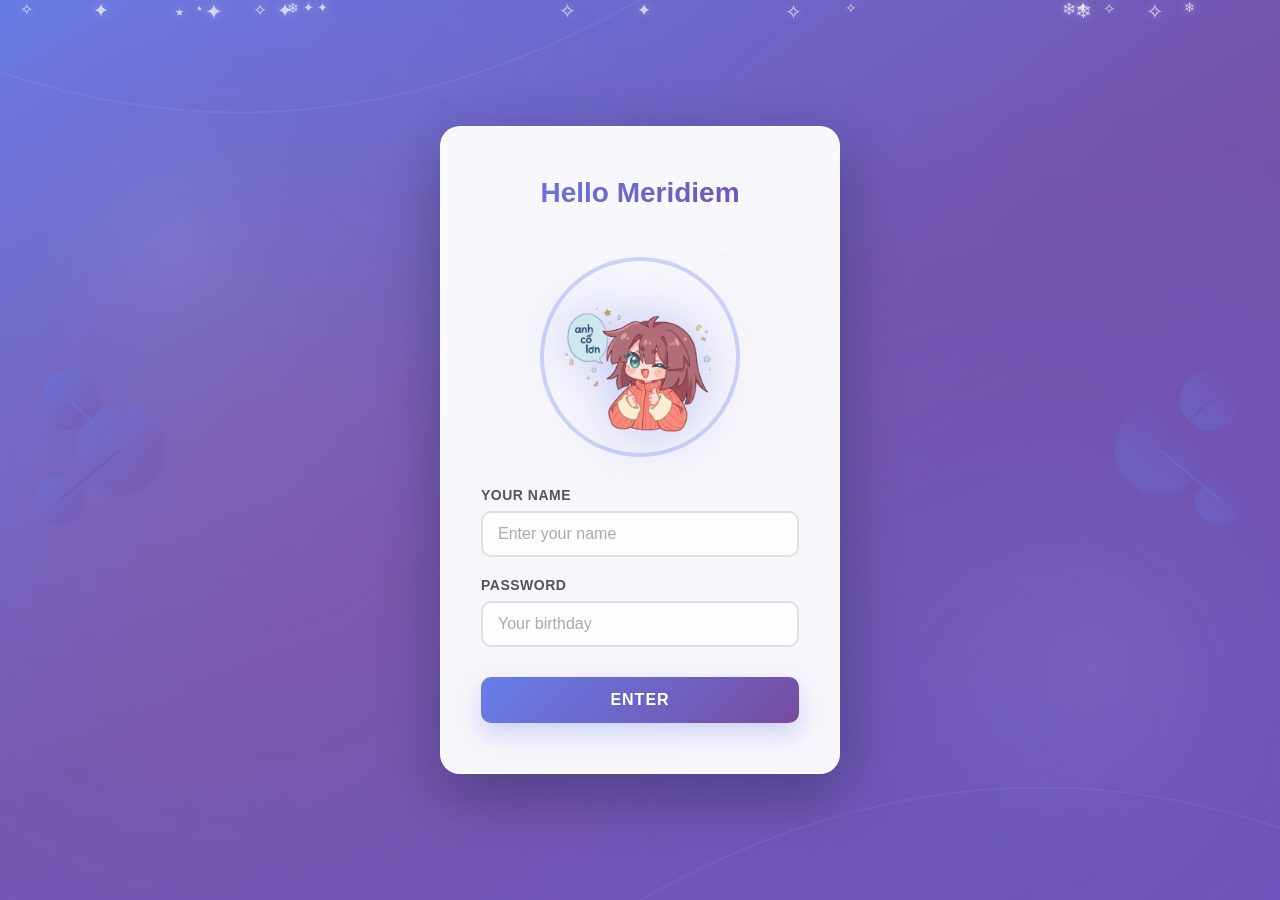
==== index.html @ 28d82a47 "Upload web to check first" ====
<!doctype html>
<html lang="en">
  <head>
    <meta charset="UTF-8" />
    <meta name="viewport" content="width=device-width, initial-scale=1.0" />
    <meta name="theme-color" content="#667eea" />
    <meta name="description" content="A romantic experience just for you" />
    <title>💖 Welcome</title>
    <link rel="stylesheet" href="style.css" />
  </head>
  <body>
    <!-- Background -->
    <div class="login-bg"></div>

    <!-- Side Images -->
    <div class="side-image side-left">
      <img src="assets/login/left.svg" alt="Left Decoration" />
    </div>
    <div class="side-image side-right">
      <img src="assets/login/right.svg" alt="Right Decoration" />
    </div>

    <!-- Snowflake Container -->
    <div class="snowflakes"></div>

    <!-- Main Login Container -->
    <div class="login-container">
      <div class="login-card">
        <div class="animated-title">
          <h1>Hello Meridiem</h1>
        </div>
        <div class="logo">
          <img src="assets/login/login.png" alt="Avatar Logo" />
        </div>
        <form id="loginForm" onsubmit="handleLogin(event)">
          <div class="form-group">
            <label for="username">Your Name</label>
            <input
              type="text"
              id="username"
              name="username"
              placeholder="Enter your name"
              autocomplete="off"
              required
            />
          </div>
          <div class="form-group">
            <label for="password">Password </label>
            <input
              type="password"
              id="password"
              name="password"
              placeholder="Your birthday"
              autocomplete="off"
              required
            />
          </div>
          <button type="submit" class="btn-login" id="loginBtn">Enter</button>
        </form>
        <p class="error-message" id="errorMessage"></p>
      </div>
    </div>

    <script src="script.js"></script>
  </body>
</html>
---- style.css ----
* {
  margin: 0;
  padding: 0;
  box-sizing: border-box;
}

body {
  font-family: "Segoe UI", Tahoma, Geneva, Verdana, sans-serif;
  min-height: 100vh;
  display: flex;
  justify-content: center;
  align-items: center;
  transition: all 0.3s ease;
  position: relative;
  overflow-x: hidden;
}

/* Background Image */
.login-bg {
  position: fixed;
  top: 0;
  left: 0;
  width: 100%;
  height: 100%;
  background: url("assets/login/bg.svg") center / cover no-repeat;
  background-attachment: fixed;
  z-index: -2;
}

/* Dark Overlay for Readability */
.login-bg::after {
  content: "";
  position: absolute;
  top: 0;
  left: 0;
  width: 100%;
  height: 100%;
  background: linear-gradient(
    135deg,
    rgba(102, 126, 234, 0.4) 0%,
    rgba(118, 75, 162, 0.4) 100%
  );
  z-index: -1;
}

/* Side Images */
.side-image {
  position: fixed;
  width: 200px;
  height: 200px;
  z-index: 0;
  opacity: 0.8;
  pointer-events: none;
}

.side-image img {
  width: 100%;
  height: 100%;
  object-fit: contain;
}

.side-left {
  left: 20px;
  top: 50%;
  transform: translateY(-50%);
  animation: floatLeft 4s ease-in-out infinite;
}

.side-right {
  right: 20px;
  top: 50%;
  transform: translateY(-50%);
  animation: floatRight 4s ease-in-out infinite;
}

@keyframes floatLeft {
  0%,
  100% {
    transform: translateY(-50%) translateX(0);
  }
  50% {
    transform: translateY(-50%) translateX(-15px);
  }
}

@keyframes floatRight {
  0%,
  100% {
    transform: translateY(-50%) translateX(0);
  }
  50% {
    transform: translateY(-50%) translateX(15px);
  }
}

/* Snowflakes */
.snowflakes {
  position: fixed;
  top: 0;
  left: 0;
  width: 100%;
  height: 100%;
  pointer-events: none;
  z-index: 1;
}

.snowflake {
  position: absolute;
  color: white;
  font-size: 1em;
  opacity: 0.7;
  animation: fall linear infinite;
  text-shadow: 0 0 10px rgba(255, 255, 255, 0.5);
}

@keyframes fall {
  to {
    transform: translateY(100vh) rotateZ(360deg);
  }
}

/* Animated Title */
.animated-title {
  height: 60px;
  margin-bottom: 20px;
  overflow: hidden;
}

.animated-title h1 {
  font-size: 28px;
  text-align: center;
  color: #333;
  font-weight: 700;
  animation: slideTitle 5s ease-in-out infinite;
  white-space: nowrap;
  background: linear-gradient(135deg, #667eea 0%, #764ba2 100%);
  -webkit-background-clip: text;
  -webkit-text-fill-color: transparent;
  background-clip: text;
  margin: 0;
}

@keyframes slideTitle {
  0% {
    transform: translateX(100%);
    opacity: 0;
  }
  15% {
    transform: translateX(0);
    opacity: 1;
  }
  85% {
    transform: translateX(0);
    opacity: 1;
  }
  100% {
    transform: translateX(-100%);
    opacity: 0;
  }
}

/* Animated background particles */
body::before {
  content: "";
  position: fixed;
  top: 0;
  left: 0;
  width: 100%;
  height: 100%;
  background:
    radial-gradient(
      circle at 20% 50%,
      rgba(255, 107, 107, 0.1) 0%,
      transparent 50%
    ),
    radial-gradient(
      circle at 80% 80%,
      rgba(102, 126, 234, 0.1) 0%,
      transparent 50%
    );
  pointer-events: none;
  z-index: 0;
  animation: gradientShift 15s ease-in-out infinite;
}

@keyframes gradientShift {
  0%,
  100% {
    background:
      radial-gradient(
        circle at 20% 50%,
        rgba(255, 107, 107, 0.1) 0%,
        transparent 50%
      ),
      radial-gradient(
        circle at 80% 80%,
        rgba(102, 126, 234, 0.1) 0%,
        transparent 50%
      );
  }
  50% {
    background:
      radial-gradient(
        circle at 80% 50%,
        rgba(255, 107, 107, 0.15) 0%,
        transparent 50%
      ),
      radial-gradient(
        circle at 20% 80%,
        rgba(102, 126, 234, 0.15) 0%,
        transparent 50%
      );
  }
}

/* ==================== LOGIN PAGE ==================== */

.login-container {
  width: 100%;
  display: flex;
  justify-content: center;
  align-items: center;
  min-height: 100vh;
  padding: 20px;
  position: relative;
  z-index: 1;
}

.login-card {
  background: rgba(255, 255, 255, 0.95);
  border-radius: 20px;
  padding: 50px 40px;
  box-shadow:
    0 20px 60px rgba(0, 0, 0, 0.3),
    0 0 40px rgba(102, 126, 234, 0.2);
  max-width: 400px;
  width: 100%;
  animation: slideUp 0.6s ease-out;
  backdrop-filter: blur(10px);
  border: 1px solid rgba(255, 255, 255, 0.8);
}

@keyframes slideUp {
  from {
    opacity: 0;
    transform: translateY(30px);
  }
  to {
    opacity: 1;
    transform: translateY(0);
  }
}

.login-card .title {
  font-size: 60px;
  text-align: center;
  margin-bottom: 20px;
  animation: float 3s ease-in-out infinite;
}

.logo {
  text-align: center;
  margin-bottom: 30px;
}

.logo img {
  /* ===== ĐIỀU CHỈNH KÍCH THƯỚC TẠI ĐÂY ===== */
  /* Thay đổi giá trị width và height để tăng/giảm size logo */
  /* VD: width: 150px; height: 150px; */
  width: 200px;
  height: 200px;
  /* ======================================== */

  object-fit: cover;
  border-radius: 50%;
  border: 4px solid rgba(102, 126, 234, 0.3);
  animation: logoFloat 3s ease-in-out infinite;
  filter: drop-shadow(0 0 25px rgba(102, 126, 234, 0.4));
  transition:
    width 0.3s ease,
    height 0.3s ease,
    transform 0.3s ease;
  cursor: pointer;
  display: block;
  margin: 0 auto;
}

.logo img:hover {
  transform: scale(1.08);
}

@keyframes logoFloat {
  0%,
  100% {
    transform: translateY(0px);
  }
  50% {
    transform: translateY(-12px);
  }
}

@keyframes float {
  0%,
  100% {
    transform: translateY(0px);
  }
  50% {
    transform: translateY(-10px);
  }
}

.login-card h2 {
  text-align: center;
  color: #333;
  margin-bottom: 30px;
  font-size: 28px;
  background: linear-gradient(135deg, #667eea 0%, #764ba2 100%);
  -webkit-background-clip: text;
  -webkit-text-fill-color: transparent;
  background-clip: text;
}

.form-group {
  margin-bottom: 20px;
}

.form-group label {
  display: block;
  margin-bottom: 8px;
  color: #555;
  font-weight: 600;
  font-size: 14px;
  text-transform: uppercase;
  letter-spacing: 0.5px;
}

.form-group input {
  width: 100%;
  padding: 12px 15px;
  border: 2px solid #e0e0e0;
  border-radius: 10px;
  font-size: 16px;
  transition: all 0.3s ease;
  font-family: inherit;
  background: rgba(255, 255, 255, 0.8);
}

.form-group input:focus {
  outline: none;
  border-color: #667eea;
  box-shadow: 0 0 15px rgba(102, 126, 234, 0.4);
  background: white;
  transform: translateY(-2px);
}

.form-group input::placeholder {
  color: #aaa;
}

.btn-login {
  width: 100%;
  padding: 14px;
  background: linear-gradient(135deg, #667eea 0%, #764ba2 100%);
  color: white;
  border: none;
  border-radius: 10px;
  font-size: 16px;
  font-weight: 700;
  cursor: pointer;
  transition: all 0.3s ease;
  margin-top: 10px;
  text-transform: uppercase;
  letter-spacing: 1px;
  box-shadow: 0 10px 25px rgba(102, 126, 234, 0.3);
}

.btn-login:hover {
  transform: translateY(-3px);
  box-shadow: 0 15px 35px rgba(102, 126, 234, 0.5);
}

.btn-login:active {
  transform: translateY(-1px);
}

.btn-login:disabled {
  opacity: 0.7;
  cursor: not-allowed;
}

.error-message {
  color: #e74c3c;
  text-align: center;
  margin-top: 15px;
  font-size: 14px;
  min-height: 20px;
  animation: shake 0.5s ease-in-out;
  display: none;
}

@keyframes shake {
  0%,
  100% {
    transform: translateX(0);
  }
  25% {
    transform: translateX(-5px);
  }
  75% {
    transform: translateX(5px);
  }
}

/* ==================== LOADING STATE ==================== */

.loading-overlay {
  position: fixed;
  top: 0;
  left: 0;
  width: 100%;
  height: 100%;
  background: rgba(0, 0, 0, 0.8);
  display: flex;
  justify-content: center;
  align-items: center;
  z-index: 9999;
  opacity: 1;
  animation: fadeIn 0.3s ease-out;
  backdrop-filter: blur(5px);
}

.loading-overlay.hidden {
  opacity: 0;
  pointer-events: none;
  animation: fadeOut 0.3s ease-out;
}

@keyframes fadeIn {
  from {
    opacity: 0;
  }
  to {
    opacity: 1;
  }
}

@keyframes fadeOut {
  from {
    opacity: 1;
  }
  to {
    opacity: 0;
  }
}

.loading-content {
  text-align: center;
  color: white;
  position: relative;
  z-index: 10;
}

.spinner {
  width: 60px;
  height: 60px;
  border: 5px solid rgba(255, 255, 255, 0.3);
  border-top: 5px solid white;
  border-radius: 50%;
  animation: spin 1s linear infinite;
  margin: 0 auto 20px;
  box-shadow: 0 0 20px rgba(255, 255, 255, 0.5);
}

@keyframes spin {
  0% {
    transform: rotate(0deg);
  }
  100% {
    transform: rotate(360deg);
  }
}

.loading-content p {
  font-size: 18px;
  margin-top: 20px;
  font-weight: 600;
  animation: pulse 1.5s ease-in-out infinite;
  letter-spacing: 1px;
}

@keyframes pulse {
  0%,
  100% {
    opacity: 1;
  }
  50% {
    opacity: 0.5;
  }
}

.floating-heart {
  position: absolute;
  font-size: 32px;
  animation: floatUp 2s ease-in-out forwards;
  pointer-events: none;
  opacity: 1;
  filter: drop-shadow(0 0 10px rgba(255, 200, 200, 0.6));
}

@keyframes floatUp {
  0% {
    transform: translateY(0) translateX(0) scale(1) rotate(0deg);
    opacity: 1;
  }
  100% {
    transform: translateY(-200px) translateX(30px) scale(0.5) rotate(360deg);
    opacity: 0;
  }
}

/* ==================== VIDEO PAGE ==================== */

body.video-page {
  background: linear-gradient(135deg, #1a1a2e 0%, #16213e 100%);
}

body.video-page::before {
  background:
    radial-gradient(
      circle at 20% 50%,
      rgba(255, 107, 107, 0.05) 0%,
      transparent 50%
    ),
    radial-gradient(
      circle at 80% 80%,
      rgba(102, 126, 234, 0.05) 0%,
      transparent 50%
    );
}

.video-container {
  max-width: 900px;
  width: 100%;
  padding: 40px 20px;
  animation: slideUp 0.8s ease-out;
  position: relative;
  z-index: 1;
}

.video-wrapper {
  position: relative;
  width: 100%;
  aspect-ratio: 16 / 9;
  border-radius: 15px;
  overflow: hidden;
  box-shadow:
    0 20px 60px rgba(0, 0, 0, 0.5),
    0 0 40px rgba(102, 126, 234, 0.2);
  margin-bottom: 30px;
  border: 1px solid rgba(255, 255, 255, 0.1);
}

.video-wrapper::before {
  content: "";
  position: absolute;
  top: 0;
  left: 0;
  right: 0;
  bottom: 0;
  background: linear-gradient(
    135deg,
    rgba(102, 126, 234, 0.1) 0%,
    rgba(118, 75, 162, 0.1) 100%
  );
  pointer-events: none;
  z-index: 1;
}

.video-wrapper video {
  width: 100%;
  height: 100%;
  object-fit: cover;
  display: block;
}

.message-section {
  text-align: center;
  color: white;
  padding: 20px;
}

.message-text {
  font-size: 24px;
  font-weight: 600;
  animation: fadeIn 1s ease-out 0.5s both;
  letter-spacing: 1px;
  background: linear-gradient(135deg, #ff6b6b 0%, #667eea 100%);
  -webkit-background-clip: text;
  -webkit-text-fill-color: transparent;
  background-clip: text;
}

/* ==================== RESPONSIVE ==================== */

@media (max-width: 768px) {
  .side-image {
    display: none;
  }

  .logo img {
    width: 130px;
    height: 130px;
  }
}

@media (max-width: 600px) {
  .login-card {
    padding: 35px 25px;
  }

  .login-card .title {
    font-size: 48px;
  }

  .login-card h2 {
    font-size: 22px;
  }

  .animated-title h1 {
    font-size: 22px;
  }

  .logo img {
    width: 120px;
    height: 120px;
  }

  .message-text {
    font-size: 18px;
  }

  .video-wrapper {
    aspect-ratio: 9 / 16;
  }
}
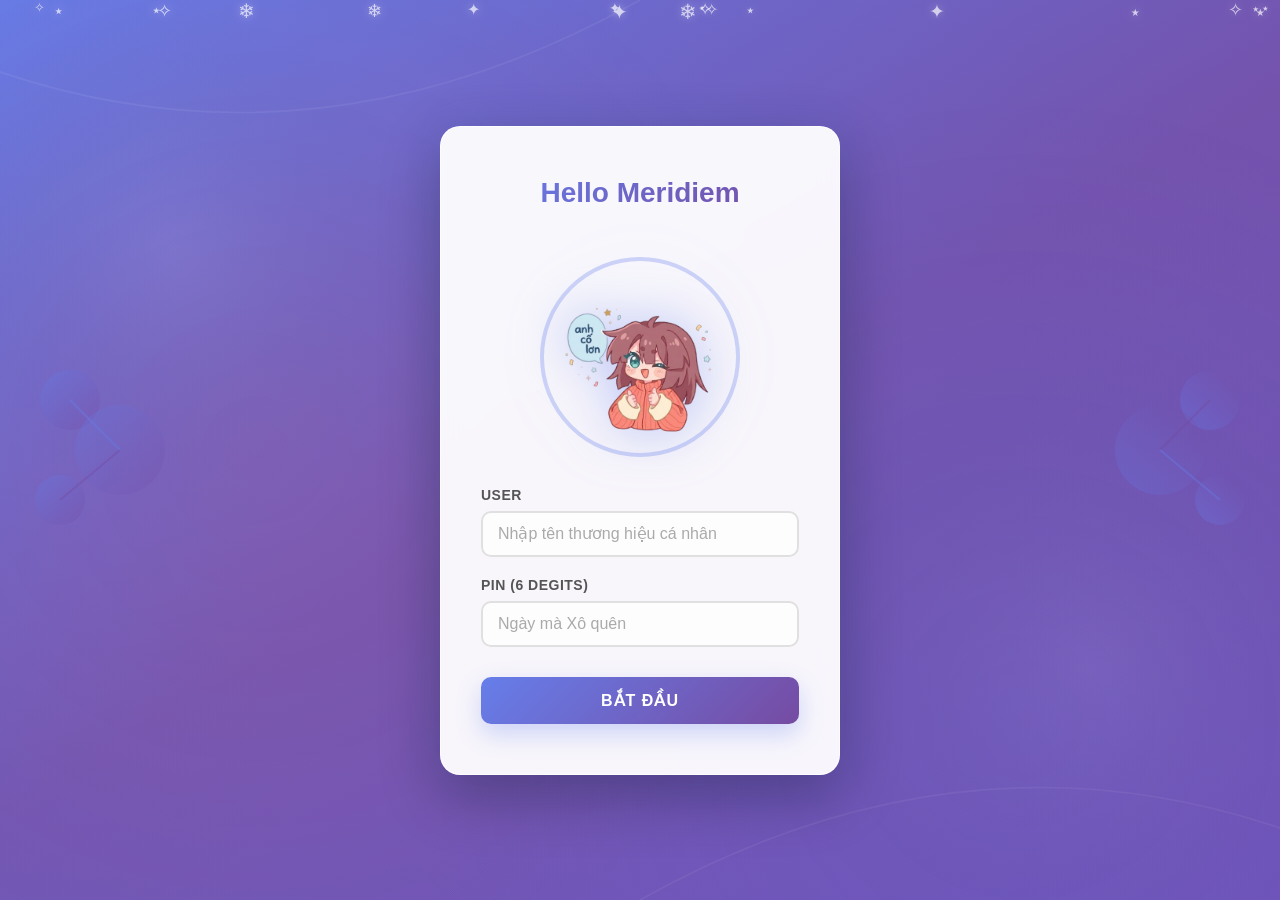
==== commit 9fa73928: "Change some text" ====
--- a/index.html
+++ b/index.html
@@ -34,28 +34,28 @@
         </div>
         <form id="loginForm" onsubmit="handleLogin(event)">
           <div class="form-group">
-            <label for="username">Your Name</label>
+            <label for="username">User</label>
             <input
               type="text"
               id="username"
               name="username"
-              placeholder="Enter your name"
+              placeholder="Nhập tên thương hiệu cá nhân "
               autocomplete="off"
               required
             />
           </div>
           <div class="form-group">
-            <label for="password">Password </label>
+            <label for="password">PIN (6 DEGITS)</label>
             <input
               type="password"
               id="password"
               name="password"
-              placeholder="Your birthday"
+              placeholder="Ngày mà Xô quên "
               autocomplete="off"
               required
             />
           </div>
-          <button type="submit" class="btn-login" id="loginBtn">Enter</button>
+          <button type="submit" class="btn-login" id="loginBtn">Bắt đầu</button>
         </form>
         <p class="error-message" id="errorMessage"></p>
       </div>
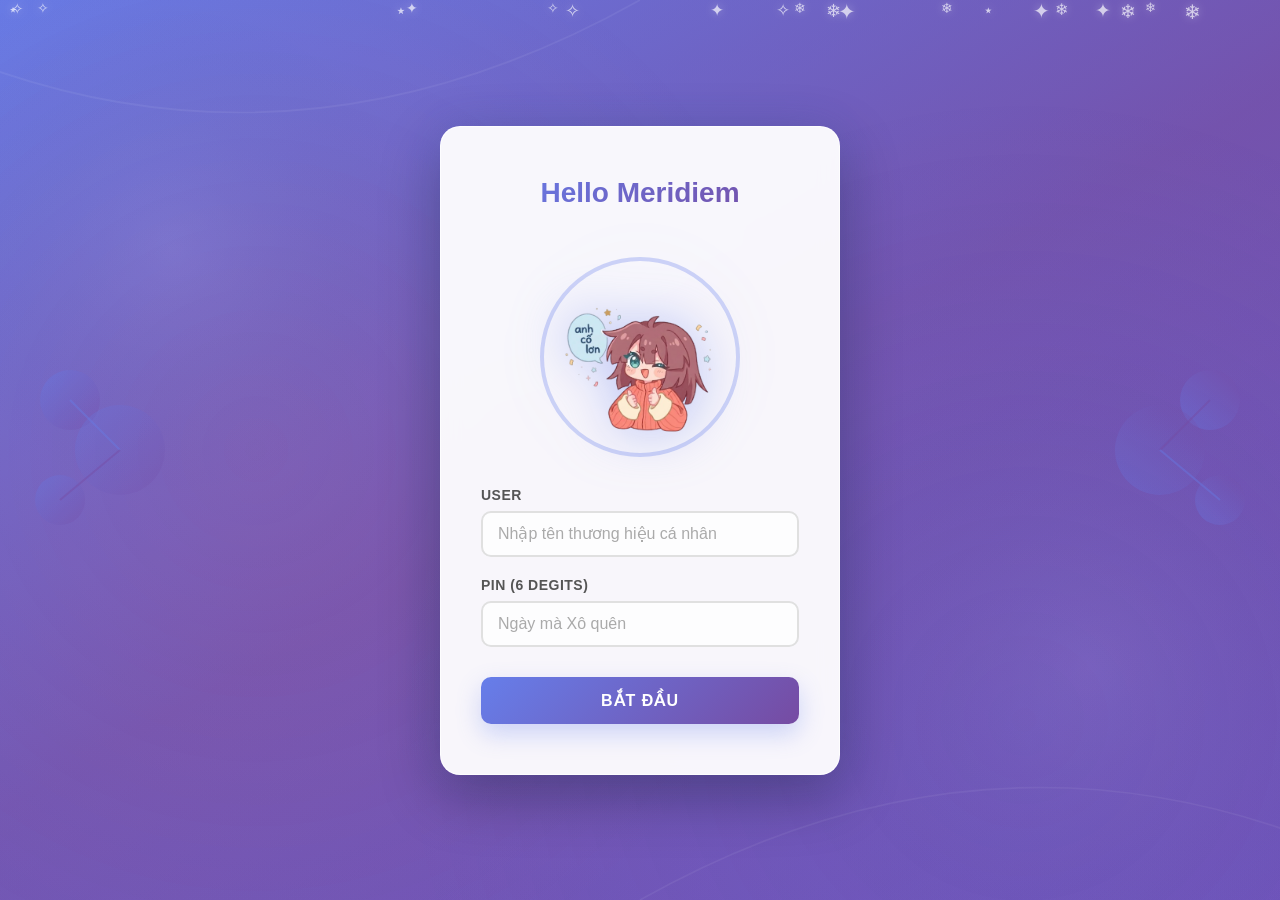
==== commit 08b25e1e: "feat: add video player with thumbnail and music wait period - Add video.mp4 and thumbnail (meridiem." ====
--- a/index.html
+++ b/index.html
@@ -22,6 +22,32 @@
 
     <!-- Snowflake Container -->
     <div class="snowflakes"></div>
+
+    <!-- Background Music -->
+    <audio id="bgMusic" preload="auto">
+      <source src="assets/music/buong.mp3" type="audio/mp4" />
+      Your browser does not support the audio element.
+    </audio>
+
+    <!-- Music Enjoyment Modal -->
+    <div id="musicModal" class="music-modal hidden">
+      <div class="music-modal-content">
+        <div class="music-icon">🎵</div>
+        <h2>Đang tận hưởng bài hát này...</h2>
+        <p>Muốn bỏ qua để tiếp tục hay ở lại nghe hết?</p>
+        <div class="modal-buttons">
+          <button id="skipBtn" class="btn-skip">⏭️ Bỏ qua</button>
+          <button id="stayBtn" class="btn-stay">🎧 Ở lại nghe hết</button>
+        </div>
+        <div class="music-progress">
+          <span id="currentTime">0:00</span>
+          <div class="progress-bar">
+            <div id="progressFill" class="progress-fill"></div>
+          </div>
+          <span id="duration">3:00</span>
+        </div>
+      </div>
+    </div>
 
     <!-- Main Login Container -->
     <div class="login-container">
--- a/style.css
+++ b/style.css
@@ -600,6 +600,208 @@
   background-clip: text;
 }
 
+/* ==================== THUMBNAIL & PLAY BUTTON ==================== */
+
+.video-thumbnail {
+  width: 100%;
+  height: 100%;
+  object-fit: cover;
+  display: block;
+  transition: filter 0.3s ease;
+}
+
+.play-button-overlay {
+  position: absolute;
+  top: 0;
+  left: 0;
+  width: 100%;
+  height: 100%;
+  display: flex;
+  justify-content: center;
+  align-items: center;
+  background: rgba(0, 0, 0, 0);
+  transition: background 0.3s ease;
+  cursor: pointer;
+  z-index: 2;
+}
+
+.video-wrapper:hover .play-button-overlay {
+  background: rgba(0, 0, 0, 0.3);
+}
+
+.play-button {
+  width: 80px;
+  height: 80px;
+  border: none;
+  border-radius: 50%;
+  background: linear-gradient(135deg, #667eea 0%, #764ba2 100%);
+  cursor: pointer;
+  display: flex;
+  justify-content: center;
+  align-items: center;
+  transition: all 0.3s ease;
+  box-shadow: 0 10px 30px rgba(102, 126, 234, 0.4);
+  padding: 0;
+}
+
+.play-button:hover {
+  transform: scale(1.15);
+  box-shadow: 0 15px 40px rgba(102, 126, 234, 0.6);
+}
+
+.play-button:active {
+  transform: scale(0.95);
+}
+
+.play-button svg {
+  filter: drop-shadow(0 2px 4px rgba(0, 0, 0, 0.3));
+}
+
+/* ==================== MUSIC MODAL ==================== */
+
+.music-modal {
+  position: fixed;
+  top: 0;
+  left: 0;
+  width: 100%;
+  height: 100%;
+  background: rgba(0, 0, 0, 0.8);
+  display: flex;
+  justify-content: center;
+  align-items: center;
+  z-index: 10000;
+  opacity: 1;
+  animation: fadeIn 0.3s ease-out;
+  backdrop-filter: blur(5px);
+}
+
+.music-modal.hidden {
+  display: none;
+  opacity: 0;
+  pointer-events: none;
+}
+
+.music-modal-content {
+  background: linear-gradient(
+    135deg,
+    rgba(102, 126, 234, 0.95) 0%,
+    rgba(118, 75, 162, 0.95) 100%
+  );
+  border-radius: 20px;
+  padding: 40px 30px;
+  text-align: center;
+  max-width: 400px;
+  width: 90%;
+  animation: slideUp 0.5s ease-out;
+  backdrop-filter: blur(10px);
+  border: 1px solid rgba(255, 255, 255, 0.2);
+  box-shadow: 0 20px 60px rgba(0, 0, 0, 0.5);
+}
+
+.music-icon {
+  font-size: 60px;
+  margin-bottom: 20px;
+  animation: bounce 1s ease-in-out infinite;
+}
+
+@keyframes bounce {
+  0%,
+  100% {
+    transform: translateY(0);
+  }
+  50% {
+    transform: translateY(-10px);
+  }
+}
+
+.music-modal-content h2 {
+  color: white;
+  font-size: 24px;
+  margin-bottom: 10px;
+  font-weight: 700;
+  letter-spacing: 0.5px;
+}
+
+.music-modal-content p {
+  color: rgba(255, 255, 255, 0.9);
+  font-size: 16px;
+  margin-bottom: 30px;
+  line-height: 1.5;
+}
+
+.modal-buttons {
+  display: flex;
+  gap: 15px;
+  margin-bottom: 20px;
+  justify-content: center;
+}
+
+.btn-skip,
+.btn-stay {
+  padding: 12px 24px;
+  border: none;
+  border-radius: 10px;
+  font-size: 15px;
+  font-weight: 600;
+  cursor: pointer;
+  transition: all 0.3s ease;
+  text-transform: uppercase;
+  letter-spacing: 0.5px;
+  flex: 1;
+  max-width: 180px;
+}
+
+.btn-skip {
+  background: rgba(255, 255, 255, 0.2);
+  color: white;
+  border: 2px solid white;
+}
+
+.btn-skip:hover {
+  background: rgba(255, 255, 255, 0.3);
+  transform: translateY(-2px);
+  box-shadow: 0 10px 20px rgba(0, 0, 0, 0.3);
+}
+
+.btn-stay {
+  background: white;
+  color: #667eea;
+  font-weight: 700;
+}
+
+.btn-stay:hover {
+  transform: translateY(-2px);
+  box-shadow: 0 10px 25px rgba(255, 255, 255, 0.3);
+}
+
+.btn-skip:active,
+.btn-stay:active {
+  transform: translateY(0);
+}
+
+.music-progress {
+  display: flex;
+  align-items: center;
+  gap: 10px;
+  color: rgba(255, 255, 255, 0.8);
+  font-size: 12px;
+}
+
+.progress-bar {
+  flex: 1;
+  height: 4px;
+  background: rgba(255, 255, 255, 0.2);
+  border-radius: 2px;
+  overflow: hidden;
+}
+
+.progress-fill {
+  height: 100%;
+  background: white;
+  width: 0%;
+  transition: width 0.1s linear;
+}
+
 /* ==================== RESPONSIVE ==================== */
 
 @media (max-width: 768px) {
